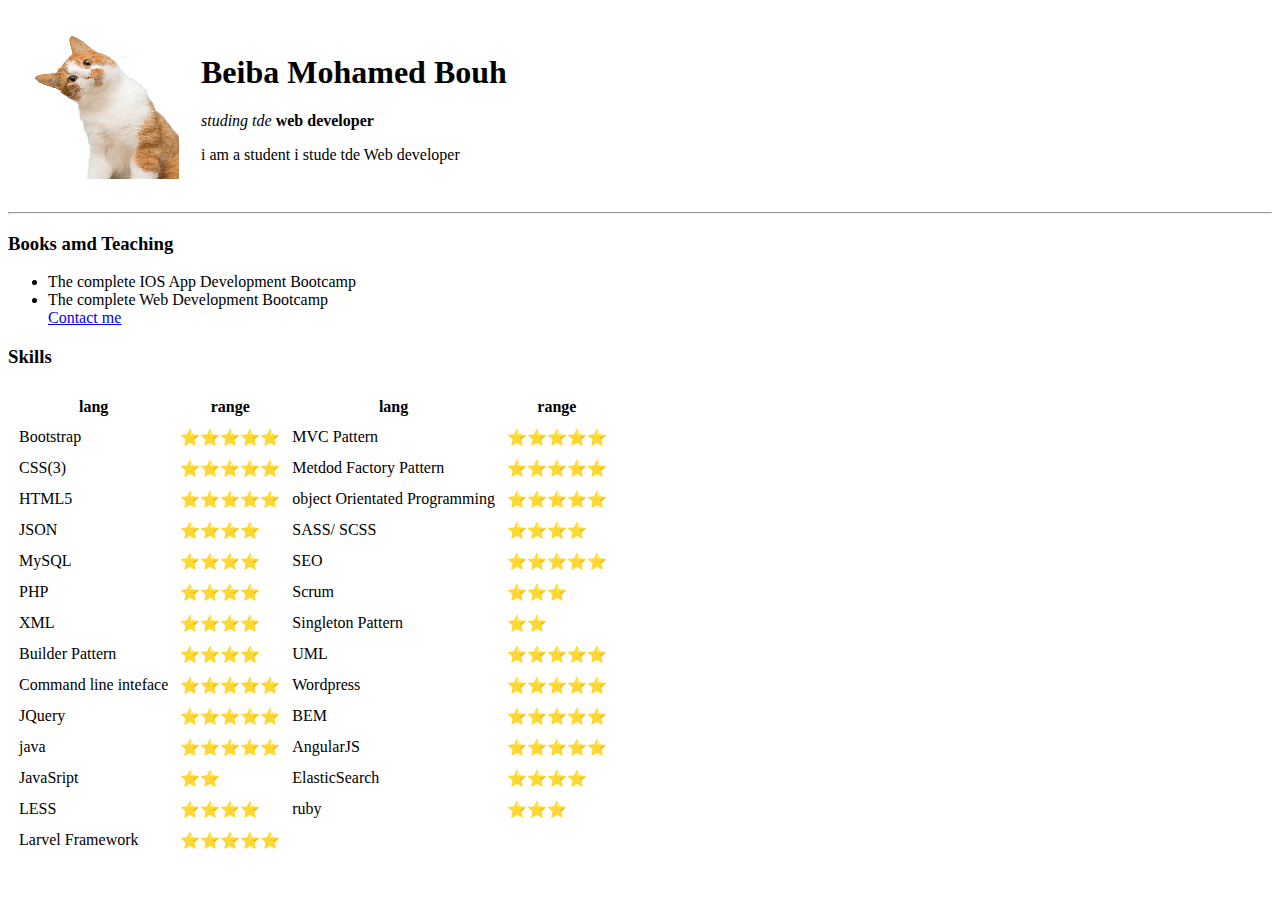
==== index.html @ 908fc19d "Add initial" ====
<!DOCTYPE html>
<html lang="en" dir="ltr">
  <head>
    <meta charset="utf-8">
    <title>Done</title>

  </head>
  <body>
    <table cellspacing="20">
      <tdead>
        <td><img src="cat2.png" alt="My Photo"></td>
        <td>
          <h1>Beiba Mohamed Bouh</h1>
          <p><em>studing tde </em><strong>web developer</strong></p>
          <p>i am a student i stude tde Web developer </p>
        </td>
      </tdead>
    </table>
  <hr>
  <h3>Books amd Teaching</h3>
  <ul>
    <li>The complete IOS App Development Bootcamp</li>
    <li>The complete Web Development Bootcamp</li>
    <a href="contact.html">Contact me</a>
  </ul>

<h3>Skills</h3>
<table cellspacing="10" >
  <tdead>
    <th>lang</th>
    <th>range</th>

    <th>lang</th>
    <th>range</th>
  </tdead>
  <tbody>
    <tr>
      <td>Bootstrap</td>
      <td>⭐⭐⭐⭐⭐</td>
      <td>MVC Pattern</td>
      <td>⭐⭐⭐⭐⭐</td>
    </tr>
    <tr>
      <td>CSS(3)</td>
      <td>⭐⭐⭐⭐⭐</td>
      <td>Metdod Factory Pattern</td>
      <td>⭐⭐⭐⭐⭐</td>
    </tr>
    <tr>
      <td>HTML5</td>
      <td>⭐⭐⭐⭐⭐</td>
      <td>object Orientated Programming</td>
      <td>⭐⭐⭐⭐⭐</td>
    </tr>
    <tr>
      <td>JSON</td>
      <td>⭐⭐⭐⭐</td>
      <td>SASS/ SCSS</td>
      <td>⭐⭐⭐⭐</td>
    </tr>
    <tr>
      <td>MySQL</td>
      <td>⭐⭐⭐⭐</td>
      <td>SEO</td>
      <td>⭐⭐⭐⭐⭐</td>
    </tr>

    <tr>
      <td>PHP</td>
      <td>⭐⭐⭐⭐</td>
      <td>Scrum</td>
      <td>⭐⭐⭐</td>
    </tr>
    <tr>
      <td>XML</td>
      <td>⭐⭐⭐⭐</td>
      <td>Singleton Pattern</td>
      <td>⭐⭐</td>
    </tr>
    <tr>
      <td>Builder Pattern</td>
      <td>⭐⭐⭐⭐</td>
      <td>UML</td>
      <td>⭐⭐⭐⭐⭐</td>
    </tr>
    <tr>
      <td>Command line inteface</td>
      <td>⭐⭐⭐⭐⭐</td>
      <td>Wordpress</td>
      <td>⭐⭐⭐⭐⭐</td>
    </tr>
    <tr>
      <td>JQuery</td>
      <td>⭐⭐⭐⭐⭐</td>
      <td>BEM</td>
      <td>⭐⭐⭐⭐⭐</td>
    </tr>
    <tr>
      <td>java</td>
      <td>⭐⭐⭐⭐⭐</td>
      <td>AngularJS</td>
      <td>⭐⭐⭐⭐⭐</td>
    </tr>
    <tr>
      <td>JavaSript</td>
      <td>⭐⭐</td>
      <td>ElasticSearch</td>
      <td>⭐⭐⭐⭐</td>
    </tr>
    <tr>
      <td>LESS</td>
      <td>⭐⭐⭐⭐</td>
      <td>ruby</td>
      <td>⭐⭐⭐</td>
    </tr>
    <tr>
      <td>Larvel  Framework</td>
      <td>⭐⭐⭐⭐⭐</td>
      <td></td>
      <td></td>
    </tr>

  </tbody>
</table>


  </body>
</html>
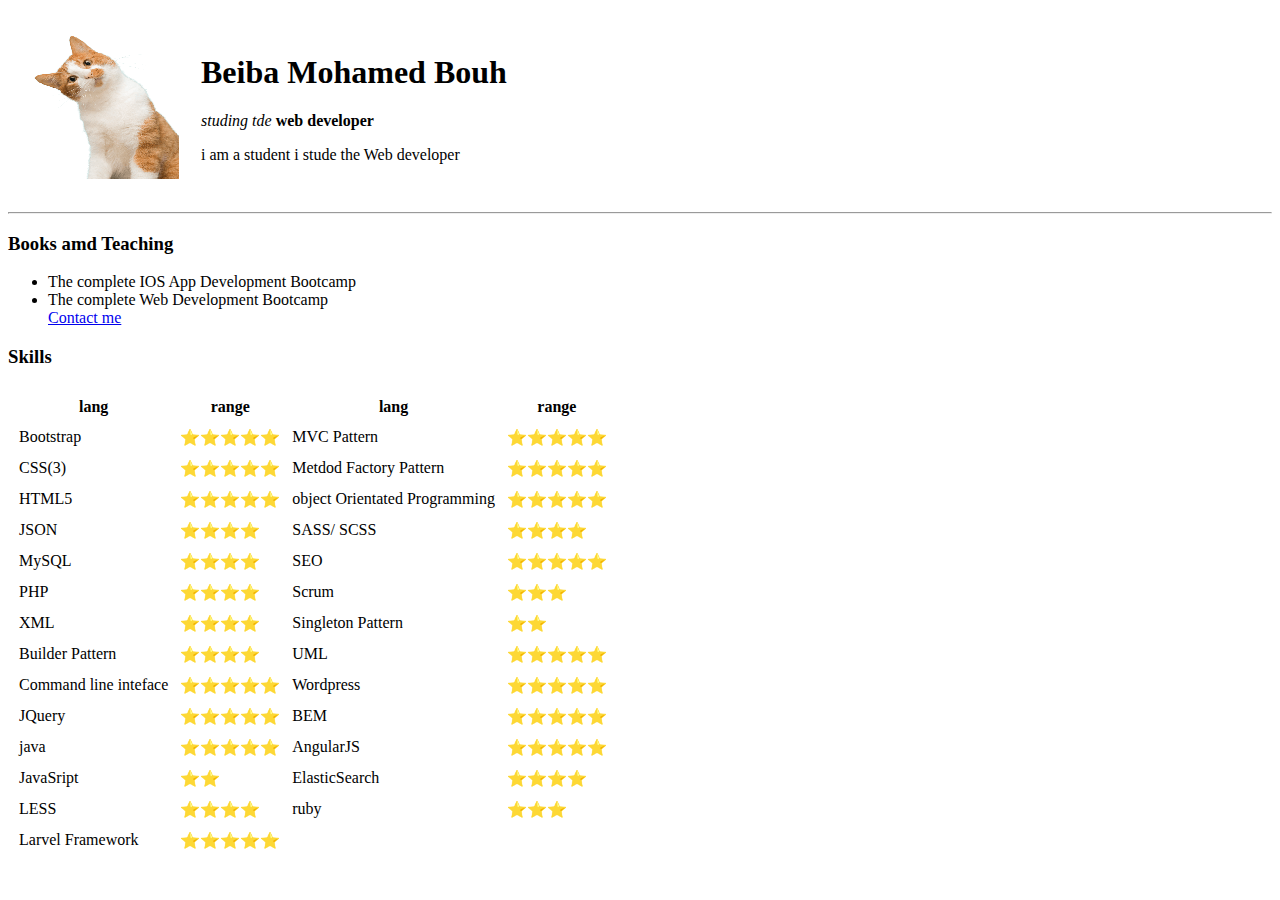
==== commit 1a9c2ee2: "Update index.html" ====
--- a/index.html
+++ b/index.html
@@ -12,7 +12,7 @@
         <td>
           <h1>Beiba Mohamed Bouh</h1>
           <p><em>studing tde </em><strong>web developer</strong></p>
-          <p>i am a student i stude tde Web developer </p>
+          <p>i am a student i stude the Web developer </p>
         </td>
       </tdead>
     </table>
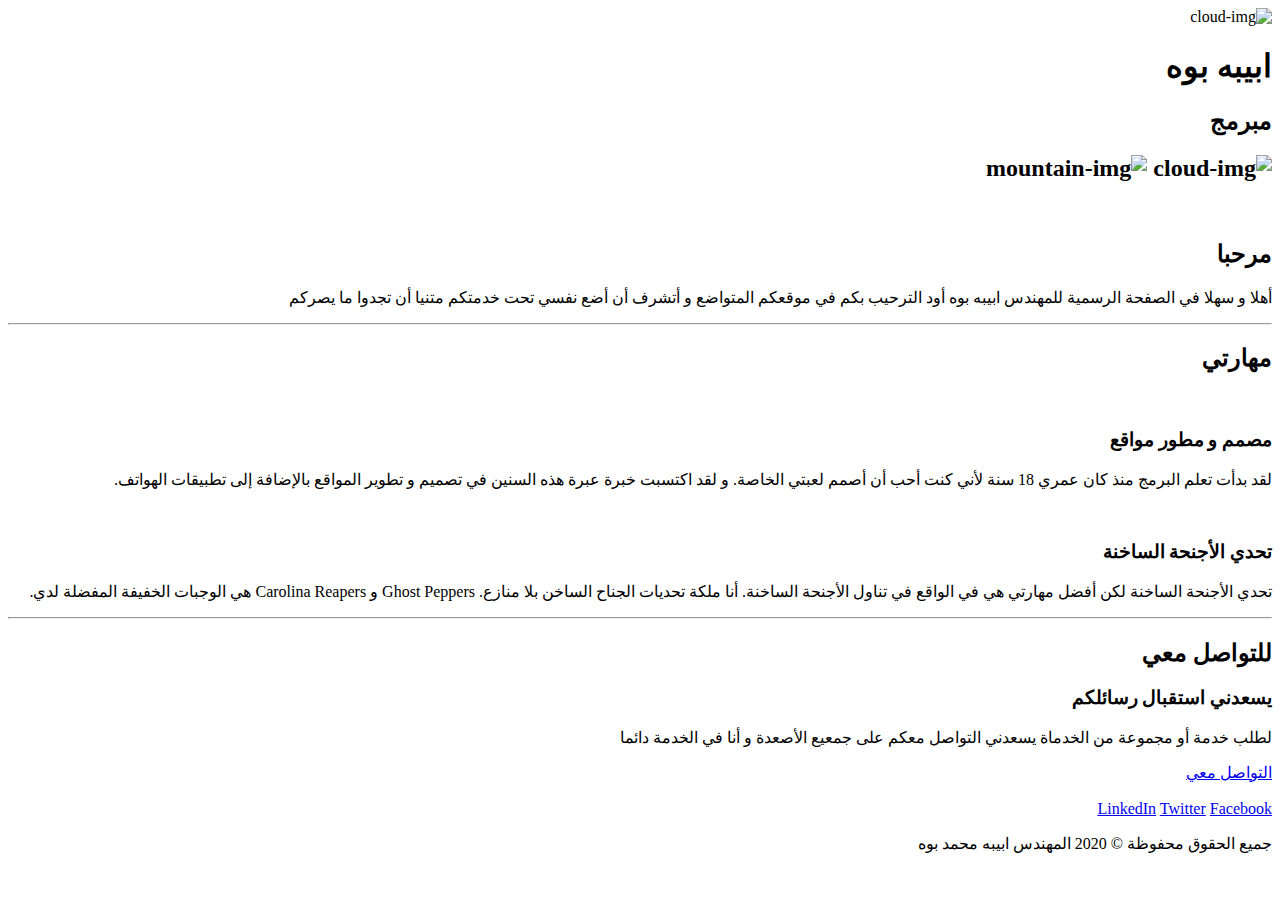
==== commit 12ea3b89: "Update index.html" ====
--- a/index.html
+++ b/index.html
@@ -1,128 +1,76 @@
 <!DOCTYPE html>
-<html lang="en" dir="ltr">
+<html lang="en" dir="rtl">
   <head>
     <meta charset="utf-8">
-    <title>Done</title>
+    <title>السيرة الذاتية</title>
+    <link rel="stylesheet" href="css/styles.css">
+    <link rel="icon" href="favicon.ico">
 
+    <link href="https://fonts.googleapis.com/css?family=Merriweather|Montserrat|Sacramento" rel="stylesheet">
+    <link href="https://fonts.googleapis.com/css2?family=Changa&family=Tajawal&display=swap" rel="stylesheet">
   </head>
   <body>
-    <table cellspacing="20">
-      <tdead>
-        <td><img src="cat2.png" alt="My Photo"></td>
-        <td>
-          <h1>Beiba Mohamed Bouh</h1>
-          <p><em>studing tde </em><strong>web developer</strong></p>
-          <p>i am a student i stude the Web developer </p>
-        </td>
-      </tdead>
-    </table>
-  <hr>
-  <h3>Books amd Teaching</h3>
-  <ul>
-    <li>The complete IOS App Development Bootcamp</li>
-    <li>The complete Web Development Bootcamp</li>
-    <a href="contact.html">Contact me</a>
-  </ul>
 
-<h3>Skills</h3>
-<table cellspacing="10" >
-  <tdead>
-    <th>lang</th>
-    <th>range</th>
+    <!-- Top Container -->
 
-    <th>lang</th>
-    <th>range</th>
-  </tdead>
-  <tbody>
-    <tr>
-      <td>Bootstrap</td>
-      <td>⭐⭐⭐⭐⭐</td>
-      <td>MVC Pattern</td>
-      <td>⭐⭐⭐⭐⭐</td>
-    </tr>
-    <tr>
-      <td>CSS(3)</td>
-      <td>⭐⭐⭐⭐⭐</td>
-      <td>Metdod Factory Pattern</td>
-      <td>⭐⭐⭐⭐⭐</td>
-    </tr>
-    <tr>
-      <td>HTML5</td>
-      <td>⭐⭐⭐⭐⭐</td>
-      <td>object Orientated Programming</td>
-      <td>⭐⭐⭐⭐⭐</td>
-    </tr>
-    <tr>
-      <td>JSON</td>
-      <td>⭐⭐⭐⭐</td>
-      <td>SASS/ SCSS</td>
-      <td>⭐⭐⭐⭐</td>
-    </tr>
-    <tr>
-      <td>MySQL</td>
-      <td>⭐⭐⭐⭐</td>
-      <td>SEO</td>
-      <td>⭐⭐⭐⭐⭐</td>
-    </tr>
+        <div class="top-container">
 
-    <tr>
-      <td>PHP</td>
-      <td>⭐⭐⭐⭐</td>
-      <td>Scrum</td>
-      <td>⭐⭐⭐</td>
-    </tr>
-    <tr>
-      <td>XML</td>
-      <td>⭐⭐⭐⭐</td>
-      <td>Singleton Pattern</td>
-      <td>⭐⭐</td>
-    </tr>
-    <tr>
-      <td>Builder Pattern</td>
-      <td>⭐⭐⭐⭐</td>
-      <td>UML</td>
-      <td>⭐⭐⭐⭐⭐</td>
-    </tr>
-    <tr>
-      <td>Command line inteface</td>
-      <td>⭐⭐⭐⭐⭐</td>
-      <td>Wordpress</td>
-      <td>⭐⭐⭐⭐⭐</td>
-    </tr>
-    <tr>
-      <td>JQuery</td>
-      <td>⭐⭐⭐⭐⭐</td>
-      <td>BEM</td>
-      <td>⭐⭐⭐⭐⭐</td>
-    </tr>
-    <tr>
-      <td>java</td>
-      <td>⭐⭐⭐⭐⭐</td>
-      <td>AngularJS</td>
-      <td>⭐⭐⭐⭐⭐</td>
-    </tr>
-    <tr>
-      <td>JavaSript</td>
-      <td>⭐⭐</td>
-      <td>ElasticSearch</td>
-      <td>⭐⭐⭐⭐</td>
-    </tr>
-    <tr>
-      <td>LESS</td>
-      <td>⭐⭐⭐⭐</td>
-      <td>ruby</td>
-      <td>⭐⭐⭐</td>
-    </tr>
-    <tr>
-      <td>Larvel  Framework</td>
-      <td>⭐⭐⭐⭐⭐</td>
-      <td></td>
-      <td></td>
-    </tr>
+              <img class="top-cloud" src="images/cloud.png" alt="cloud-img">
+              <h1>ابيبه بوه</h1>
+              <h2> مبرمج<h2>
+              <img class="bottom-cloud" src="images/cloud.png" alt="cloud-img">
+              <img src="images/mountain.png" alt="mountain-img">
 
-  </tbody>
-</table>
+        </div>
 
+<!-- Middle Container -->
+
+        <div class="middle-container">
+          <!-- Profile -->
+        <div class="profile">
+          <img src="images/photo.jpg" alt="" id="Beiba">
+          <h2>مرحبا</h2>
+          <p class="intro">أهلا و سهلا في الصفحة الرسمية للمهندس ابيبه بوه أود الترحيب بكم في موقعكم المتواضع و أتشرف أن أضع نفسي تحت خدمتكم متنيا أن تجدوا ما يصركم</p>
+        </div>
+        <hr>
+        <!-- Skills -->
+        <div class="skills">
+          <h2>مهارتي</h2>
+          <!-- Class Skill Row -->
+          <div class="skill-row">
+            <img class="imgs mg1" src="images/chillies.png" alt="">
+            <h3>مصمم و مطور مواقع</h3>
+            <p class="code-skill-description"> لقد بدأت تعلم البرمج منذ كان عمري 18 سنة لأني كنت أحب أن أصمم لعبتي الخاصة. و لقد اكتسبت خبرة عبرة هذه السنين في تصميم و تطوير المواقع بالإضافة إلى تطبيقات الهواتف. </p>
+          </div>
+          <!-- Class Skill Row -->
+          <div class="skill-row">
+            <img class="imgs mg2" src="images/chillies.png" alt="">
+            <h3>تحدي الأجنحة الساخنة</h3>
+            <p class="code-skill-description2">تحدي الأجنحة الساخنة
+              لكن أفضل مهارتي هي في الواقع في تناول الأجنحة الساخنة. أنا ملكة تحديات الجناح الساخن بلا منازع. Ghost Peppers و Carolina Reapers هي الوجبات الخفيفة المفضلة لدي.</p>
+          </div>
+        </div>
+        <hr>
+
+        <!-- Contact me -->
+        <div class="contact-me">
+          <h2>للتواصل معي</h2>
+          <h3>يسعدني استقبال رسائلكم</h3>
+          <p class="contact-message">لطلب خدمة أو مجموعة من الخدماة يسعدني التواصل معكم على جمعيع الأصعدة و أنا في الخدمة دائما </p>
+          <a class="btn" href="mailto:b4680b@gmail.com">التواصل معي</a>
+        </div>
+      </div><br>
+
+
+<!-- Bottom Container -->
+
+      <div class="bottom-container">
+        <a class="footer-link" href="https://www.linkedin.com/beibabouh">LinkedIn</a>
+        <a class="footer-link" href="https://twitter.com/beiba_bouh">Twitter</a>
+        <a class="footer-link" href="https://www.facebook.com/beibamedboug">Facebook</a>
+
+        <p class="copyrigth"> جميع الحقوق محفوظة © 2020 المهندس ابيبه محمد بوه</p>
+      </div>
 
   </body>
 </html>
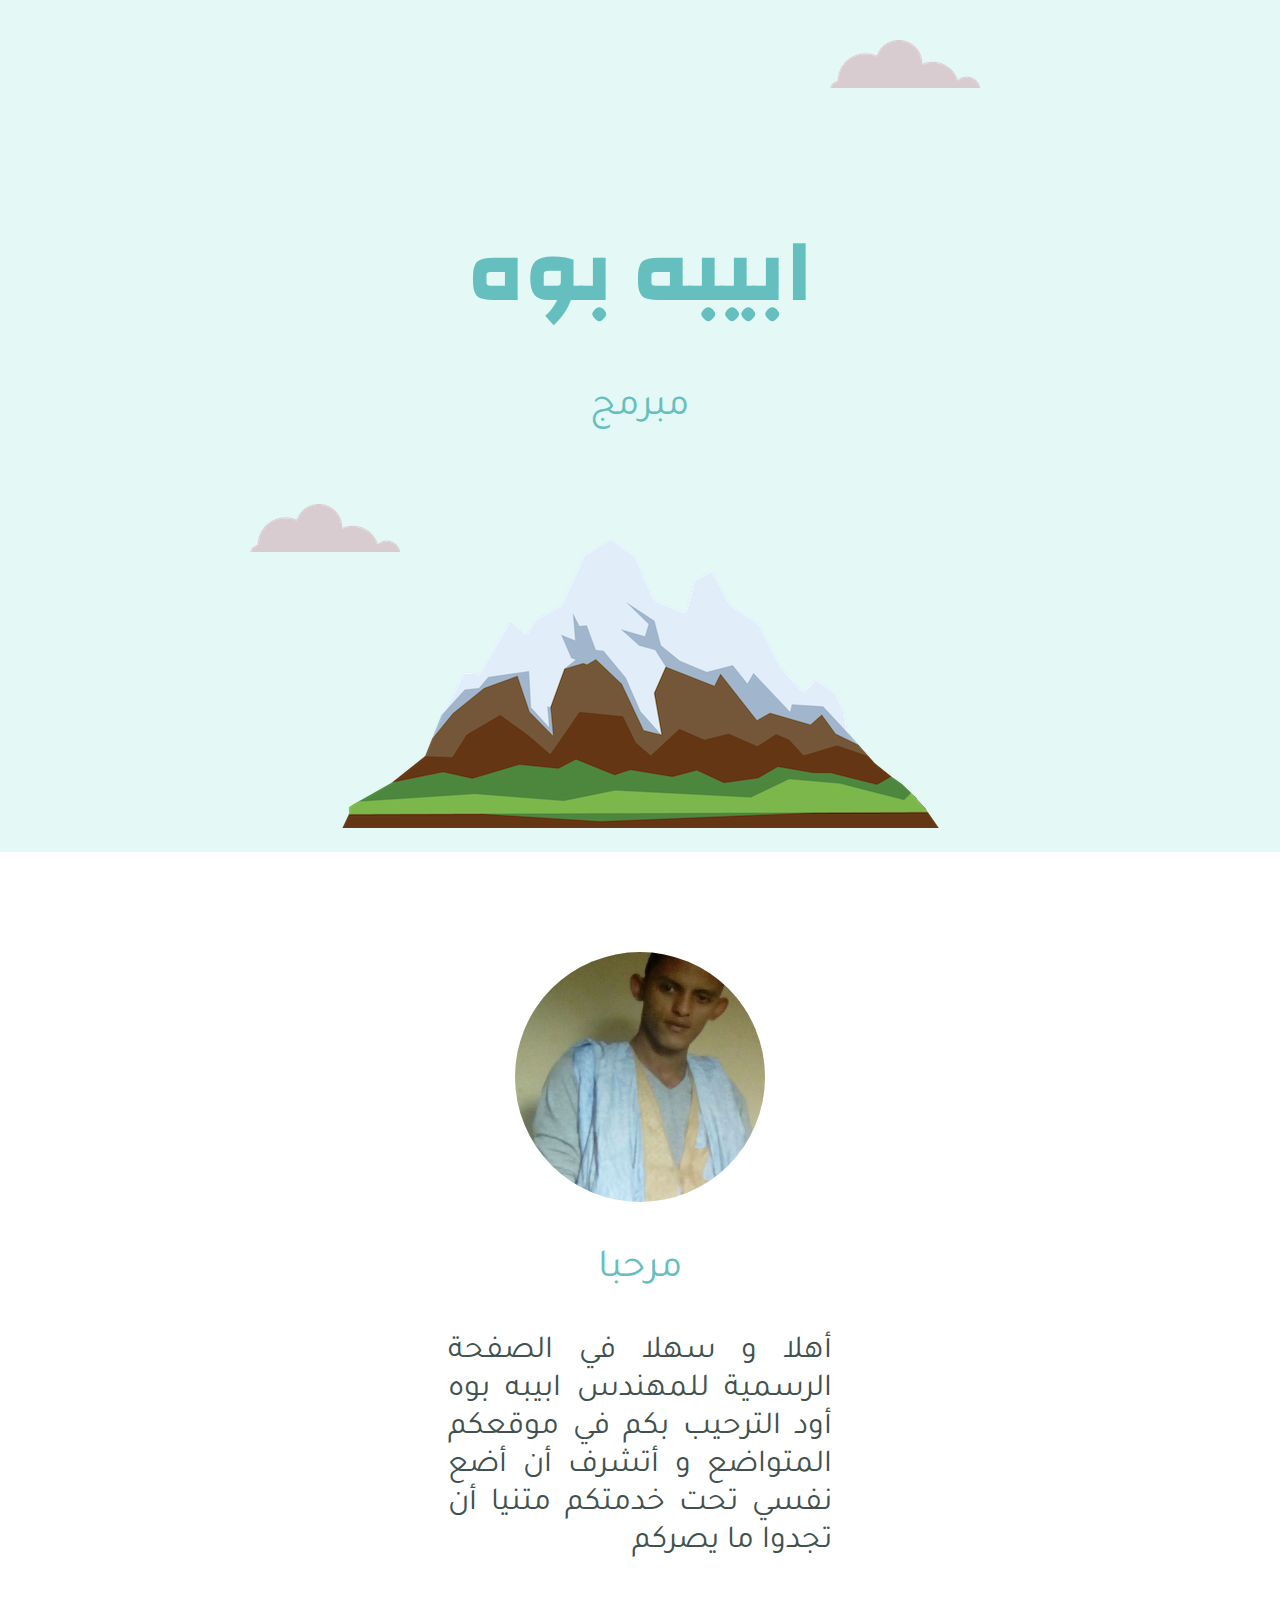
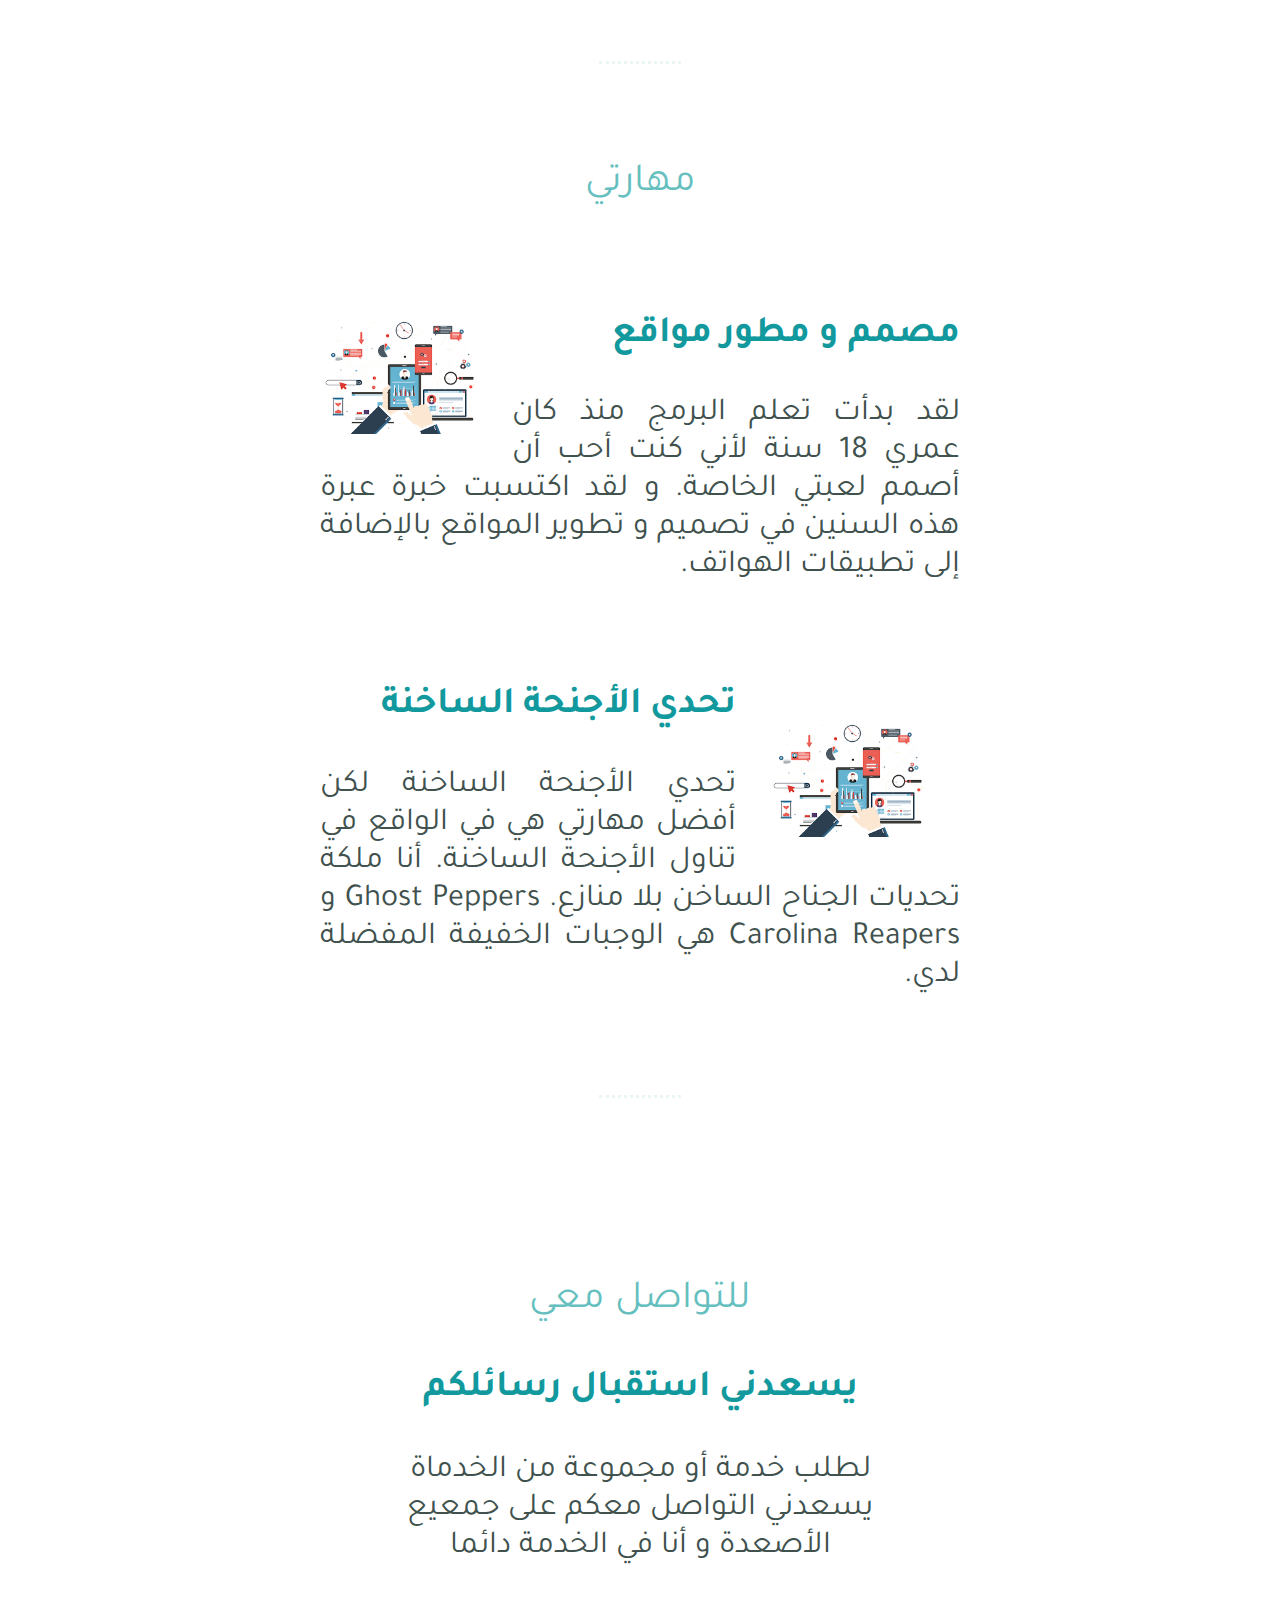
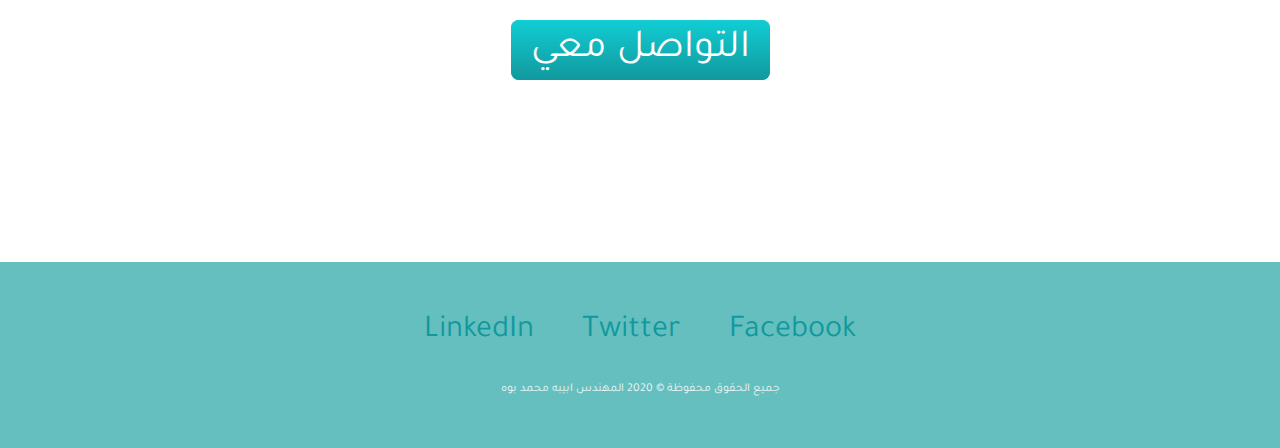
==== commit 291124b0: "Update index.html" ====
--- a/index.html
+++ b/index.html
@@ -65,7 +65,7 @@
 <!-- Bottom Container -->
 
       <div class="bottom-container">
-        <a class="footer-link" href="https://www.linkedin.com/beibabouh">LinkedIn</a>
+        <a class="footer-link" https://www.linkedin.com/in/beiba-bouh-745b85138">LinkedIn</a>
         <a class="footer-link" href="https://twitter.com/beiba_bouh">Twitter</a>
         <a class="footer-link" href="https://www.facebook.com/beibamedboug">Facebook</a>
 
--- a/css/styles.css
+++ b/css/styles.css
@@ -0,0 +1,174 @@
+#Beiba{
+  width: 250px;
+  height: 250px;
+  border-radius:150px;
+}
+body{
+  color: #40514E;
+  margin: 0;
+  text-align: center;
+  
+font-family: 'Tajawal', sans-serif;
+  font-size: 200%;
+}
+h1{
+  color: #66BFBF;
+  font-weight: bold;
+  margin: 5.625rem auto 0 auto ;
+  font-size: 5.625rem;
+  font-family: 'Changa', sans-serif;
+}
+h2{
+  padding-bottom: 10px;
+  color: #66BFBF;
+  
+  font-family: 'Tajawal', sans-serif;
+  line-height: 1;
+  font-size: 2.5rem;
+  font-weight: normal;
+
+}
+h3{
+  color: #11999E;
+  
+font-family: 'Tajawal', sans-serif;
+  /* font-size: 2.625rem; */
+}
+
+.top-container{
+  
+  background-color: #E4F9F5;
+  position: relative;
+  padding-top: 100px;
+  /* padding-bottom: 100px; */
+}
+.intro{
+  width: 30%;
+  text-align: justify;
+  margin: 0 auto;
+}
+.middle-container{
+      /* width: 50%; */
+      margin: 100px 0;
+}
+.imgs{
+  /* width: 25%;
+  float: left;
+  margin-right: 10px; */
+} 
+.mg1{
+  width: 25%;
+  float: left;
+  margin-right: 2rem;
+}
+.mg2{
+  width: 25%;
+  float: right;
+  margin: 2rem;
+}
+.skill-row{
+  margin: 100px auto 100px auto;
+  width: 50%;
+  text-align: left;
+  text-align: justify;
+}
+.bottom-container{
+}
+
+.top-cloud{
+  position: absolute;
+  right: 300px;
+  top: 40px;
+  /* text-align: justify; */
+}
+.bottom-cloud{
+  position: absolute;
+  left:250px;
+  bottom: 300px;
+  /* text-align: justify; */
+}
+/* .code-skill-description{
+  margin-top: 2px;
+  clear: left;
+}
+.code-skill-description2{
+  clear: right;
+} */
+
+hr{
+  /* height: 0px;
+  background-color: white;
+  border-style: dotted none none ;
+  border-color: grey;
+  border-width: 6px;
+  width: 100px;
+  align-items: center; */
+  border: dotted #EAF6F6;
+  border-bottom: none;
+  width: 6%;
+  margin: 100px auto;
+}
+.contact-me{
+  font-weight: normal;
+  padding: 50px;
+  
+font-family: 'Tajawal', sans-serif;
+ 
+}
+.btn{
+background: #11cdd4;
+background-image: -webkit-linear-gradient(top, #11cdd4, #11999e);
+background-image:-moz-linear-gradient(top, #11cdd4, #11999e);
+background-image: -ms-linear-gradient(top, #11cdd4, #11999e);
+background-image: -o-linear-gradient(top, #11cdd4, #11999e);
+background-image: linear-gradient(top, #11cdd4, #11999e);
+-webkit-border-radius:8;
+-moz-border-radius:8;
+border-radius: 8px;
+
+font-family: 'Tajawal', sans-serif;
+color: #ffffff;
+font-size: 40px;
+padding: 10px 20px 10px 20px;
+text-decoration: none;
+}
+.btn:hover{
+  background: #11cdd4;
+background-image: -webkit-linear-gradient(top, #30e3cb, #2bc4ad);
+background-image:-moz-linear-gradient(top, #30e3cb, #2bc4ad);
+background-image: -ms-linear-gradient(top, #30e3cb, #2bc4ad);
+background-image: -o-linear-gradient(top, #30e3cb, #2bc4ad);
+background-image: linear-gradient(top, #30e3cb, #2bc4ad);
+text-decoration: none;
+}
+.bottom-container{
+  background-color: #66BFBF;
+  padding: 50px 0 20px;
+
+}
+.contact-message{
+  width: 40%;
+  margin: 40px auto 60px;
+}
+.footer-link{
+  color: #11999E;
+  text-decoration: none;
+}
+a{
+  color: #11999E;
+  
+font-family: 'Tajawal', sans-serif;
+  margin:10px 20px;
+  text-decoration: none;
+}
+a:hover{
+  color: #EAF6F6;
+}
+.footer-link:hover{
+  color: white;
+}
+.copyrigth{
+  color: #EAF6F6;
+  font-size: 0.75rem;
+  padding: 20px 0;
+}